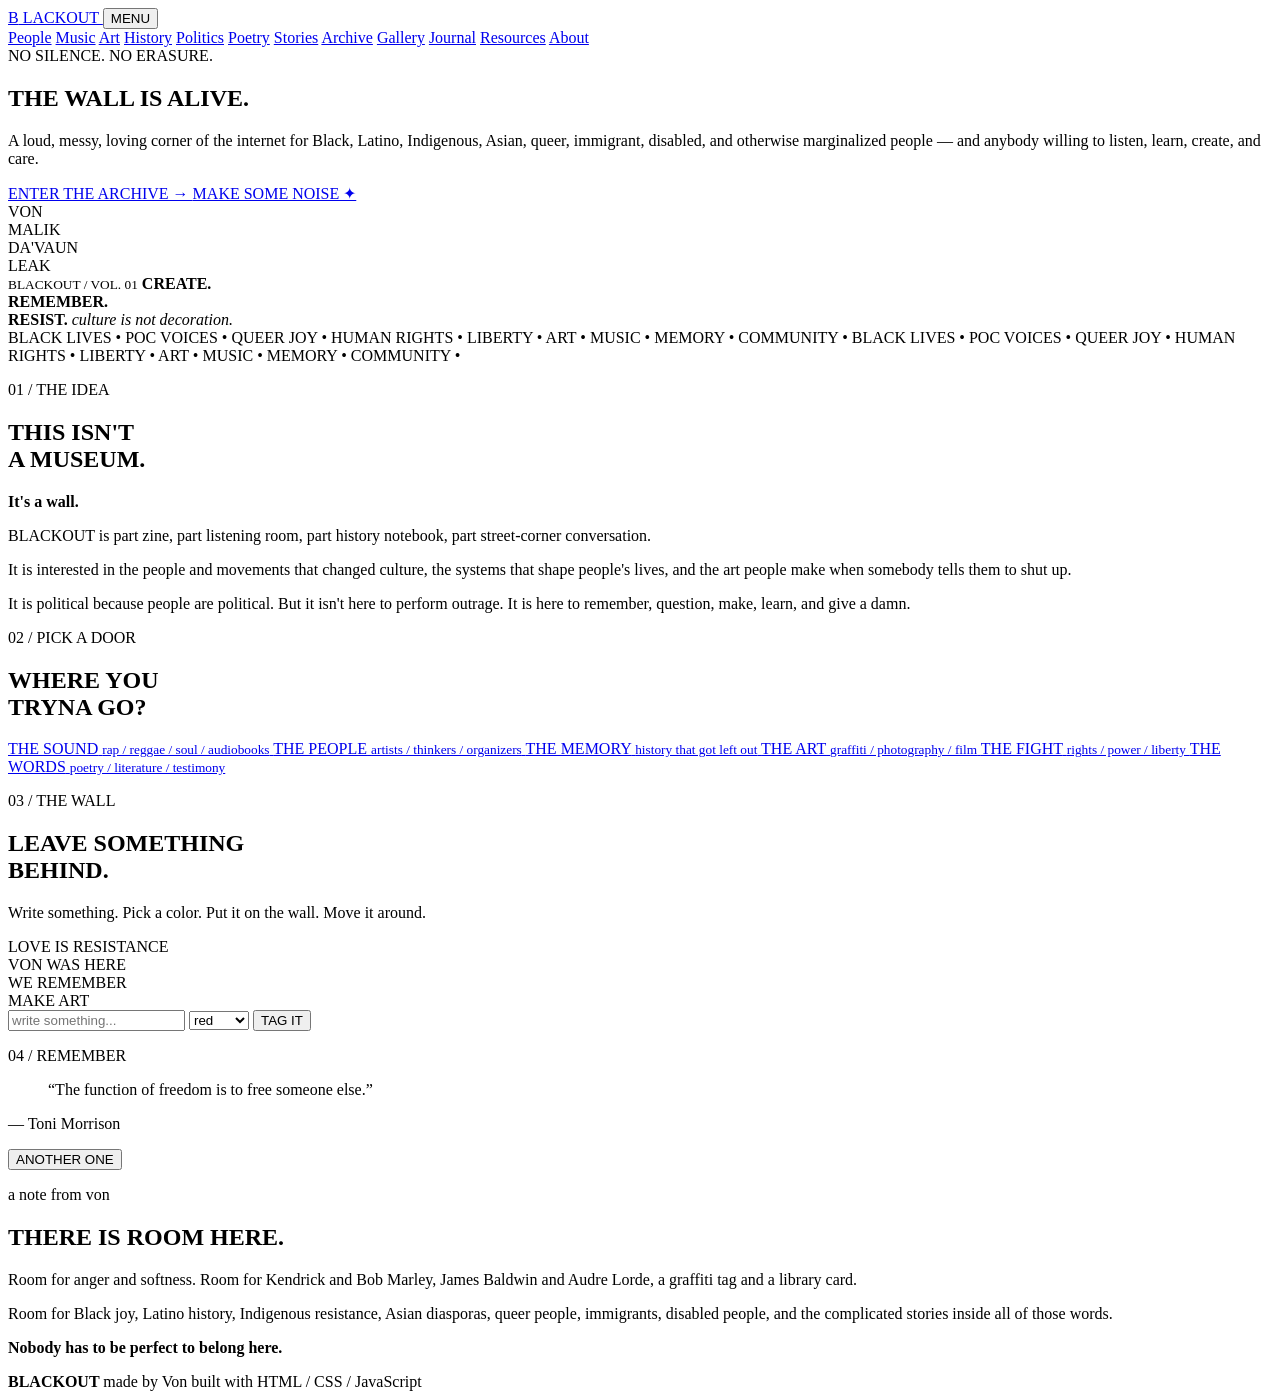
==== index.html @ 05587cec "Add initial HTML structure for BLACKOUT website Initial commit of the index.html file containing the" ====
<!DOCTYPE html>
<html lang="en">
<head>
  <meta charset="UTF-8">
  <meta name="viewport" content="width=device-width, initial-scale=1.0">

  <title>BLACKOUT — The Wall Is Alive</title>

  <meta
    name="description"
    content="BLACKOUT — culture, music, art, history, human rights, literature, and the people who refuse to be erased."
  >

  <link rel="preconnect" href="https://fonts.googleapis.com">
  <link rel="preconnect" href="https://fonts.gstatic.com" crossorigin>

  <link
    href="https://fonts.googleapis.com/css2?family=Bebas+Neue&family=Caveat:wght@500;700&family=IBM+Plex+Mono:wght@400;500;700&family=Libre+Baskerville:wght@400;700&family=Permanent+Marker&display=swap"
    rel="stylesheet"
  >

  <link rel="stylesheet" href="style.css">
</head>

<body>

<div class="grain"></div>

<header class="site-header">

  <a href="index.html" class="brand">
    <span class="brand-box">B</span>
    LACKOUT
  </a>

  <button class="menu-toggle" aria-label="Open navigation">
    MENU
  </button>

  <nav class="main-nav">
    <a href="people.html">People</a>
    <a href="music.html">Music</a>
    <a href="art.html">Art</a>
    <a href="history.html">History</a>
    <a href="politics.html">Politics</a>
    <a href="poetry.html">Poetry</a>
    <a href="stories.html">Stories</a>
    <a href="archive.html">Archive</a>
    <a href="gallery.html">Gallery</a>
    <a href="journal.html">Journal</a>
    <a href="resources.html">Resources</a>
    <a href="about.html">About</a>
  </nav>

</header>


<main>

<section class="hero">

  <div class="hero-text">

    <div class="spray-label">
      NO SILENCE. NO ERASURE.
    </div>

    <h1>
      THE WALL
      <span>IS ALIVE.</span>
    </h1>

    <p>
      A loud, messy, loving corner of the internet for Black,
      Latino, Indigenous, Asian, queer, immigrant, disabled,
      and otherwise marginalized people — and anybody willing
      to listen, learn, create, and care.
    </p>

    <div class="hero-buttons">
      <a href="archive.html" class="button red">
        ENTER THE ARCHIVE →
      </a>

      <a href="gallery.html" class="button cream">
        MAKE SOME NOISE ✦
      </a>
    </div>

  </div>


  <div class="graffiti-wall">

    <div class="tag tag-von">VON</div>
    <div class="tag tag-malik">MALIK</div>
    <div class="tag tag-davaun">DA'VAUN</div>
    <div class="tag tag-leak">LEAK</div>

    <div class="poster">

      <small>BLACKOUT / VOL. 01</small>

      <strong>
        CREATE.<br>
        REMEMBER.<br>
        RESIST.
      </strong>

      <em>
        culture is not decoration.
      </em>

    </div>

  </div>

</section>


<div class="ticker">
  BLACK LIVES • POC VOICES • QUEER JOY • HUMAN RIGHTS • LIBERTY • ART • MUSIC • MEMORY • COMMUNITY •
  BLACK LIVES • POC VOICES • QUEER JOY • HUMAN RIGHTS • LIBERTY • ART • MUSIC • MEMORY • COMMUNITY •
</div>


<section class="intro section">

  <div>
    <p class="section-label">
      01 / THE IDEA
    </p>

    <h2>
      THIS ISN'T<br>
      A MUSEUM.
    </h2>
  </div>

  <div class="intro-copy">

    <p>
      <strong>It's a wall.</strong>
    </p>

    <p>
      BLACKOUT is part zine, part listening room,
      part history notebook, part street-corner conversation.
    </p>

    <p>
      It is interested in the people and movements that
      changed culture, the systems that shape people's lives,
      and the art people make when somebody tells them to
      shut up.
    </p>

    <p>
      It is political because people are political.
      But it isn't here to perform outrage.
      It is here to remember, question, make, learn,
      and give a damn.
    </p>

  </div>

</section>


<section class="section">

  <div class="section-heading">

    <p class="section-label">
      02 / PICK A DOOR
    </p>

    <h2>
      WHERE YOU<br>
      TRYNA GO?
    </h2>

  </div>


  <div class="door-grid">

    <a class="door door-red" href="music.html">
      <span>THE SOUND</span>
      <small>rap / reggae / soul / audiobooks</small>
    </a>

    <a class="door door-yellow" href="people.html">
      <span>THE PEOPLE</span>
      <small>artists / thinkers / organizers</small>
    </a>

    <a class="door door-blue" href="history.html">
      <span>THE MEMORY</span>
      <small>history that got left out</small>
    </a>

    <a class="door door-green" href="art.html">
      <span>THE ART</span>
      <small>graffiti / photography / film</small>
    </a>

    <a class="door door-purple" href="politics.html">
      <span>THE FIGHT</span>
      <small>rights / power / liberty</small>
    </a>

    <a class="door door-orange" href="poetry.html">
      <span>THE WORDS</span>
      <small>poetry / literature / testimony</small>
    </a>

  </div>

</section>


<section class="wall-section">

  <div class="section">

    <p class="section-label yellow">
      03 / THE WALL
    </p>

    <h2>
      LEAVE SOMETHING<br>
      BEHIND.
    </h2>

    <p>
      Write something. Pick a color. Put it on the wall.
      Move it around.
    </p>

    <div class="interactive-wall" id="wall">

      <div class="wall-tag existing-tag one">
        LOVE IS RESISTANCE
      </div>

      <div class="wall-tag existing-tag two">
        VON WAS HERE
      </div>

      <div class="wall-tag existing-tag three">
        WE REMEMBER
      </div>

      <div class="wall-tag existing-tag four">
        MAKE ART
      </div>

    </div>


    <form class="wall-form" id="wallForm">

      <input
        id="wallInput"
        type="text"
        maxlength="50"
        placeholder="write something..."
        required
      >

      <select id="wallColor">
        <option value="red">red</option>
        <option value="yellow">yellow</option>
        <option value="blue">blue</option>
        <option value="green">green</option>
        <option value="pink">pink</option>
        <option value="white">white</option>
      </select>

      <button type="submit" class="button red">
        TAG IT
      </button>

    </form>

  </div>

</section>


<section class="quote-section section">

  <p class="section-label">
    04 / REMEMBER
  </p>

  <blockquote id="quote">
    “The function of freedom is to free someone else.”
  </blockquote>

  <p id="quoteAuthor">
    — Toni Morrison
  </p>

  <button id="quoteButton" class="small-button">
    ANOTHER ONE
  </button>

</section>


<section class="manifesto section">

  <div class="tape"></div>

  <p class="handwriting">
    a note from von
  </p>

  <h2>
    THERE IS ROOM HERE.
  </h2>

  <p>
    Room for anger and softness.
    Room for Kendrick and Bob Marley,
    James Baldwin and Audre Lorde,
    a graffiti tag and a library card.
  </p>

  <p>
    Room for Black joy, Latino history,
    Indigenous resistance, Asian diasporas,
    queer people, immigrants, disabled people,
    and the complicated stories inside all
    of those words.
  </p>

  <p>
    <strong>
      Nobody has to be perfect to belong here.
    </strong>
  </p>

</section>

</main>


<footer class="site-footer">

  <strong>
    BLACKOUT
  </strong>

  <span>
    made by Von
  </span>

  <span>
    built with HTML / CSS / JavaScript
  </span>

</footer>


<script src="script.js"></script>

</body>
</html>
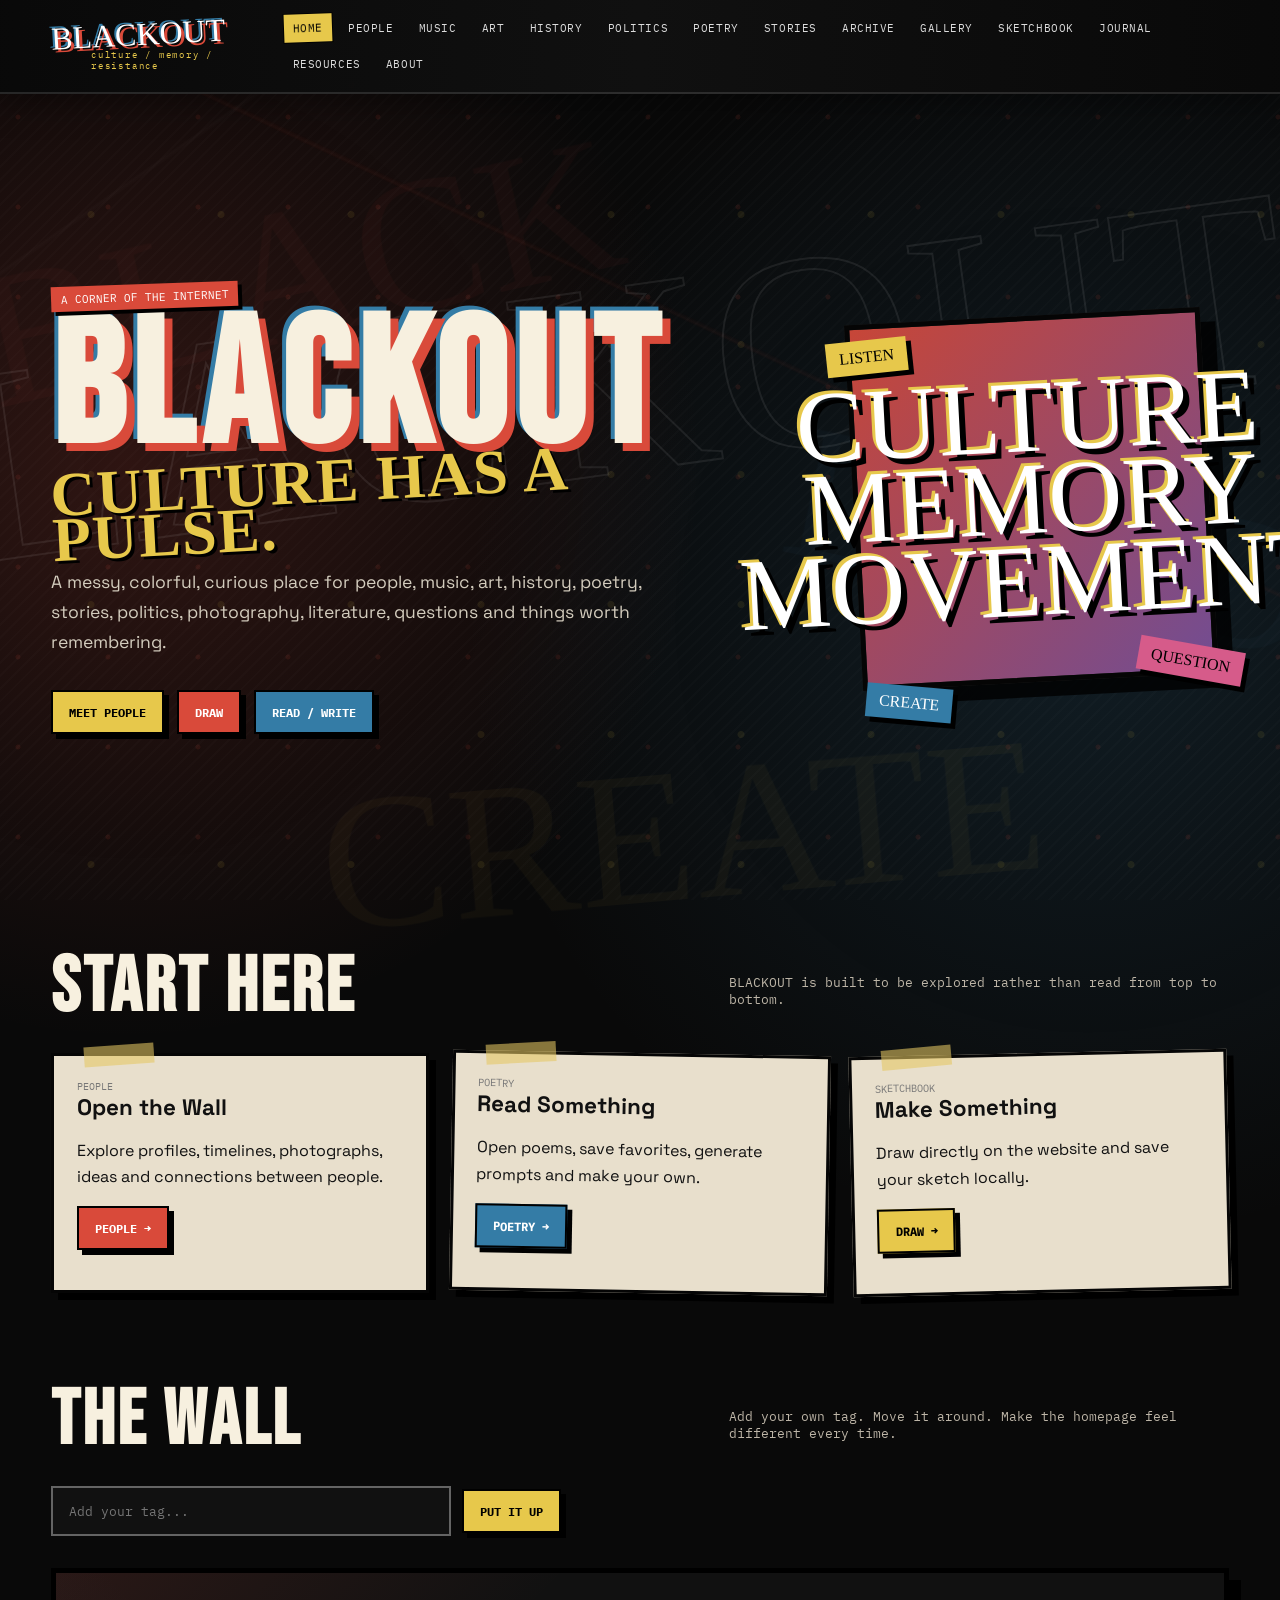
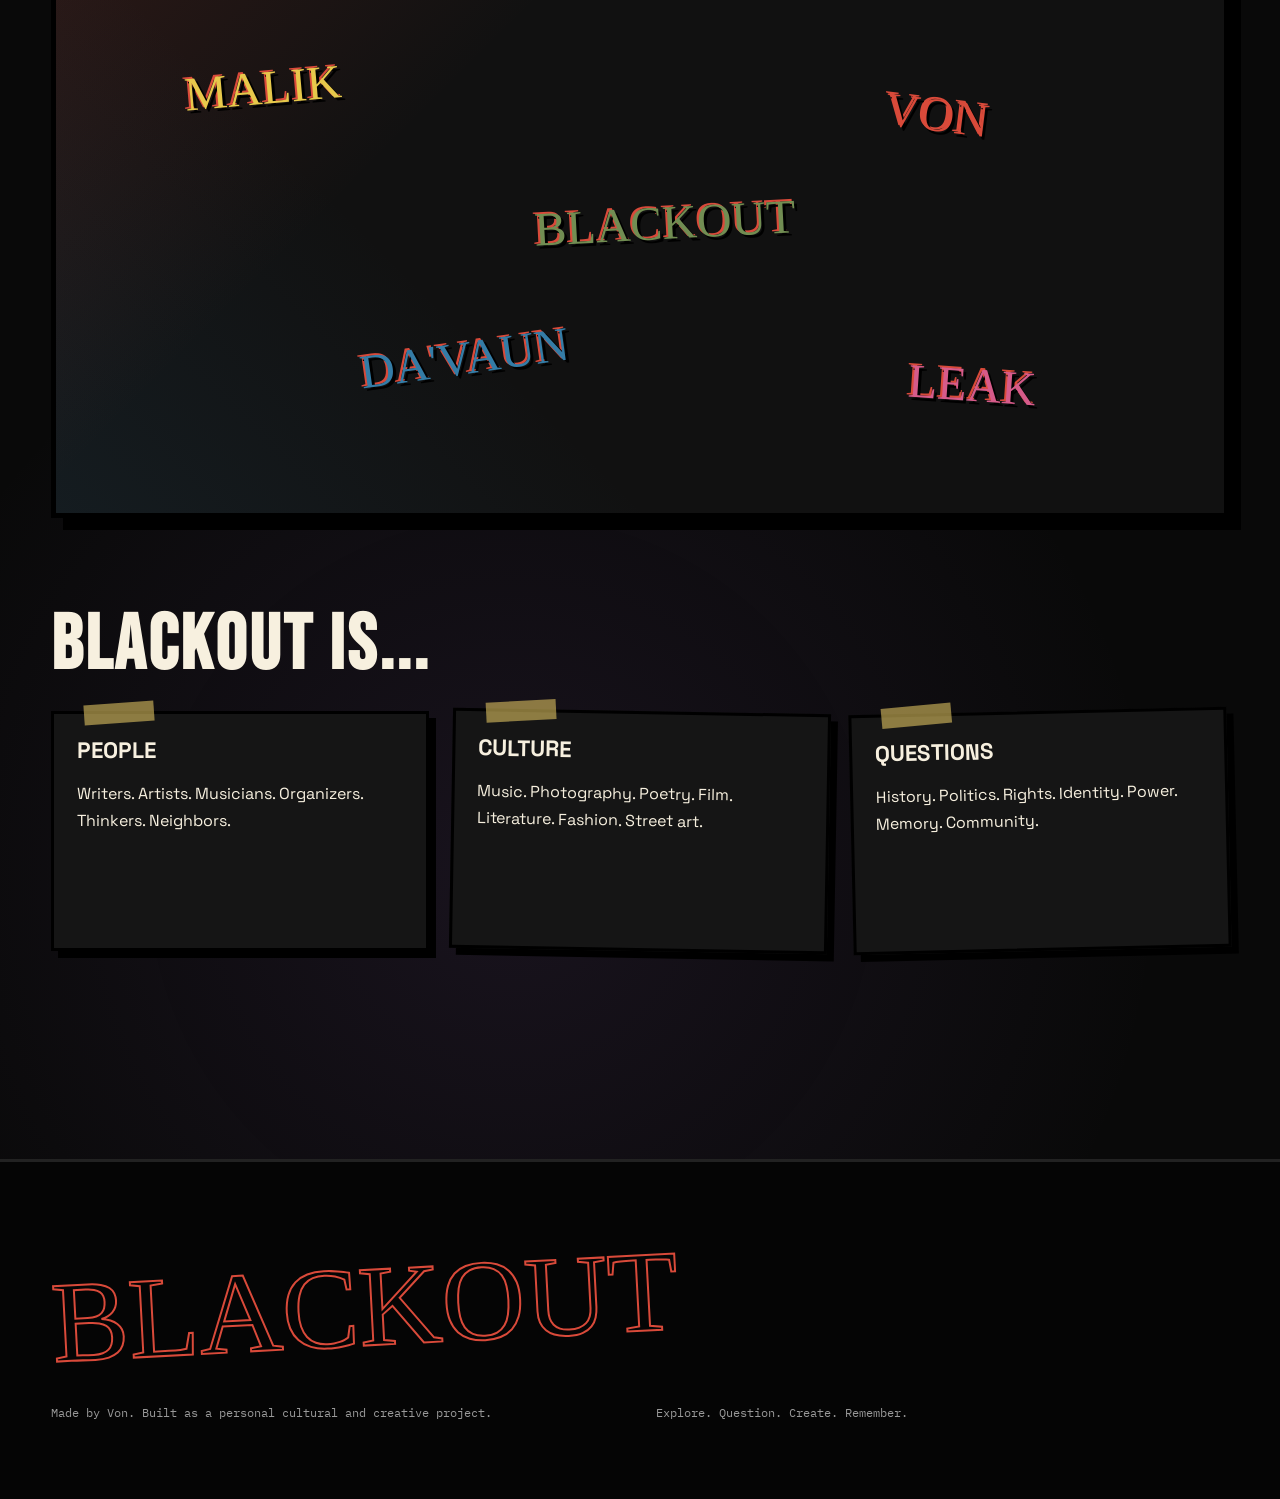
==== commit 55da9a29: "Refactor index.html structure and content" ====
--- a/index.html
+++ b/index.html
@@ -1,369 +1,340 @@
 <!DOCTYPE html>
 <html lang="en">
+
 <head>
-  <meta charset="UTF-8">
-  <meta name="viewport" content="width=device-width, initial-scale=1.0">
-
-  <title>BLACKOUT — The Wall Is Alive</title>
-
-  <meta
-    name="description"
-    content="BLACKOUT — culture, music, art, history, human rights, literature, and the people who refuse to be erased."
-  >
-
-  <link rel="preconnect" href="https://fonts.googleapis.com">
-  <link rel="preconnect" href="https://fonts.gstatic.com" crossorigin>
-
-  <link
-    href="https://fonts.googleapis.com/css2?family=Bebas+Neue&family=Caveat:wght@500;700&family=IBM+Plex+Mono:wght@400;500;700&family=Libre+Baskerville:wght@400;700&family=Permanent+Marker&display=swap"
-    rel="stylesheet"
-  >
-
-  <link rel="stylesheet" href="style.css">
+
+    <meta charset="UTF-8">
+
+    <meta
+        name="viewport"
+        content="width=device-width, initial-scale=1.0">
+
+    <title>BLACKOUT — Culture / Memory / Art</title>
+
+    <link rel="stylesheet" href="style.css">
+
 </head>
 
-<body>
-
-<div class="grain"></div>
+<body data-page="home">
+
+<div class="wall-spray one">BLACK</div>
+<div class="wall-spray two">LOUD</div>
+<div class="wall-spray three">CREATE</div>
 
 <header class="site-header">
 
-  <a href="index.html" class="brand">
-    <span class="brand-box">B</span>
-    LACKOUT
-  </a>
-
-  <button class="menu-toggle" aria-label="Open navigation">
-    MENU
-  </button>
-
-  <nav class="main-nav">
-    <a href="people.html">People</a>
-    <a href="music.html">Music</a>
-    <a href="art.html">Art</a>
-    <a href="history.html">History</a>
-    <a href="politics.html">Politics</a>
-    <a href="poetry.html">Poetry</a>
-    <a href="stories.html">Stories</a>
-    <a href="archive.html">Archive</a>
-    <a href="gallery.html">Gallery</a>
-    <a href="journal.html">Journal</a>
-    <a href="resources.html">Resources</a>
-    <a href="about.html">About</a>
-  </nav>
+    <a href="index.html" class="logo">
+
+        <span class="logo-main">
+            BLACKOUT
+        </span>
+
+        <span class="logo-sub">
+            culture / memory / resistance
+        </span>
+
+    </a>
+
+    <button class="nav-toggle">
+        MENU
+    </button>
+
+    <nav class="main-nav">
+
+        <a href="index.html">Home</a>
+        <a href="people.html">People</a>
+        <a href="music.html">Music</a>
+        <a href="art.html">Art</a>
+        <a href="history.html">History</a>
+        <a href="politics.html">Politics</a>
+        <a href="poetry.html">Poetry</a>
+        <a href="stories.html">Stories</a>
+        <a href="archive.html">Archive</a>
+        <a href="gallery.html">Gallery</a>
+        <a href="sketchbook.html">Sketchbook</a>
+        <a href="journal.html">Journal</a>
+        <a href="resources.html">Resources</a>
+        <a href="about.html">About</a>
+
+    </nav>
 
 </header>
 
-
-<main>
-
-<section class="hero">
-
-  <div class="hero-text">
-
-    <div class="spray-label">
-      NO SILENCE. NO ERASURE.
+<main class="page">
+
+    <section class="hero">
+
+        <div>
+
+            <span class="hero-eyebrow">
+                A CORNER OF THE INTERNET
+            </span>
+
+            <h1>
+                BLACKOUT
+                <span>culture has a pulse.</span>
+            </h1>
+
+            <p class="hero-copy">
+                A messy, colorful, curious place for people,
+                music, art, history, poetry, stories, politics,
+                photography, literature, questions and things
+                worth remembering.
+            </p>
+
+            <div class="hero-buttons">
+
+                <a
+                    href="people.html"
+                    class="btn yellow">
+                    MEET PEOPLE
+                </a>
+
+                <a
+                    href="sketchbook.html"
+                    class="btn red">
+                    DRAW
+                </a>
+
+                <a
+                    href="poetry.html"
+                    class="btn blue">
+                    READ / WRITE
+                </a>
+
+            </div>
+
+        </div>
+
+        <div class="hero-art">
+
+            <div class="poster">
+
+                <div class="poster-text">
+                    CULTURE<br>
+                    MEMORY<br>
+                    MOVEMENT
+                </div>
+
+            </div>
+
+            <span class="sticker a">
+                LISTEN
+            </span>
+
+            <span class="sticker b">
+                QUESTION
+            </span>
+
+            <span class="sticker c">
+                CREATE
+            </span>
+
+        </div>
+
+    </section>
+
+    <section class="section">
+
+        <div class="section-heading">
+
+            <h2>START HERE</h2>
+
+            <p>
+                BLACKOUT is built to be explored rather than
+                read from top to bottom.
+            </p>
+
+        </div>
+
+        <div class="card-grid">
+
+            <article class="card">
+
+                <div class="card-meta">
+                    PEOPLE
+                </div>
+
+                <h3>
+                    Open the Wall
+                </h3>
+
+                <p>
+                    Explore profiles, timelines, photographs,
+                    ideas and connections between people.
+                </p>
+
+                <a
+                    href="people.html"
+                    class="btn red">
+                    PEOPLE →
+                </a>
+
+            </article>
+
+            <article class="card">
+
+                <div class="card-meta">
+                    POETRY
+                </div>
+
+                <h3>
+                    Read Something
+                </h3>
+
+                <p>
+                    Open poems, save favorites, generate prompts
+                    and make your own.
+                </p>
+
+                <a
+                    href="poetry.html"
+                    class="btn blue">
+                    POETRY →
+                </a>
+
+            </article>
+
+            <article class="card">
+
+                <div class="card-meta">
+                    SKETCHBOOK
+                </div>
+
+                <h3>
+                    Make Something
+                </h3>
+
+                <p>
+                    Draw directly on the website and save
+                    your sketch locally.
+                </p>
+
+                <a
+                    href="sketchbook.html"
+                    class="btn yellow">
+                    DRAW →
+                </a>
+
+            </article>
+
+        </div>
+
+    </section>
+
+    <section class="section">
+
+        <div class="section-heading">
+
+            <h2>THE WALL</h2>
+
+            <p>
+                Add your own tag. Move it around. Make the
+                homepage feel different every time.
+            </p>
+
+        </div>
+
+        <div class="toolbar">
+
+            <input
+                id="graffitiInput"
+                class="text-input"
+                style="max-width:400px;"
+                maxlength="25"
+                placeholder="Add your tag..."
+            >
+
+            <button
+                id="addGraffiti"
+                class="btn yellow">
+                PUT IT UP
+            </button>
+
+        </div>
+
+        <div
+            id="graffitiWall"
+            class="graffiti-wall">
+        </div>
+
+    </section>
+
+    <section class="section">
+
+        <div class="section-heading">
+
+            <h2>BLACKOUT IS...</h2>
+
+        </div>
+
+        <div class="card-grid">
+
+            <article class="card dark-card">
+
+                <h3>
+                    PEOPLE
+                </h3>
+
+                <p>
+                    Writers. Artists. Musicians. Organizers.
+                    Thinkers. Neighbors.
+                </p>
+
+            </article>
+
+            <article class="card dark-card">
+
+                <h3>
+                    CULTURE
+                </h3>
+
+                <p>
+                    Music. Photography. Poetry. Film.
+                    Literature. Fashion. Street art.
+                </p>
+
+            </article>
+
+            <article class="card dark-card">
+
+                <h3>
+                    QUESTIONS
+                </h3>
+
+                <p>
+                    History. Politics. Rights. Identity.
+                    Power. Memory. Community.
+                </p>
+
+            </article>
+
+        </div>
+
+    </section>
+
+</main>
+
+<footer class="site-footer">
+
+    <div class="footer-graffiti">
+        BLACKOUT
     </div>
 
-    <h1>
-      THE WALL
-      <span>IS ALIVE.</span>
-    </h1>
-
-    <p>
-      A loud, messy, loving corner of the internet for Black,
-      Latino, Indigenous, Asian, queer, immigrant, disabled,
-      and otherwise marginalized people — and anybody willing
-      to listen, learn, create, and care.
-    </p>
-
-    <div class="hero-buttons">
-      <a href="archive.html" class="button red">
-        ENTER THE ARCHIVE →
-      </a>
-
-      <a href="gallery.html" class="button cream">
-        MAKE SOME NOISE ✦
-      </a>
+    <div class="footer-grid">
+
+        <p>
+            Made by Von.
+            Built as a personal cultural and creative project.
+        </p>
+
+        <p>
+            Explore. Question. Create. Remember.
+        </p>
+
     </div>
 
-  </div>
-
-
-  <div class="graffiti-wall">
-
-    <div class="tag tag-von">VON</div>
-    <div class="tag tag-malik">MALIK</div>
-    <div class="tag tag-davaun">DA'VAUN</div>
-    <div class="tag tag-leak">LEAK</div>
-
-    <div class="poster">
-
-      <small>BLACKOUT / VOL. 01</small>
-
-      <strong>
-        CREATE.<br>
-        REMEMBER.<br>
-        RESIST.
-      </strong>
-
-      <em>
-        culture is not decoration.
-      </em>
-
-    </div>
-
-  </div>
-
-</section>
-
-
-<div class="ticker">
-  BLACK LIVES • POC VOICES • QUEER JOY • HUMAN RIGHTS • LIBERTY • ART • MUSIC • MEMORY • COMMUNITY •
-  BLACK LIVES • POC VOICES • QUEER JOY • HUMAN RIGHTS • LIBERTY • ART • MUSIC • MEMORY • COMMUNITY •
-</div>
-
-
-<section class="intro section">
-
-  <div>
-    <p class="section-label">
-      01 / THE IDEA
-    </p>
-
-    <h2>
-      THIS ISN'T<br>
-      A MUSEUM.
-    </h2>
-  </div>
-
-  <div class="intro-copy">
-
-    <p>
-      <strong>It's a wall.</strong>
-    </p>
-
-    <p>
-      BLACKOUT is part zine, part listening room,
-      part history notebook, part street-corner conversation.
-    </p>
-
-    <p>
-      It is interested in the people and movements that
-      changed culture, the systems that shape people's lives,
-      and the art people make when somebody tells them to
-      shut up.
-    </p>
-
-    <p>
-      It is political because people are political.
-      But it isn't here to perform outrage.
-      It is here to remember, question, make, learn,
-      and give a damn.
-    </p>
-
-  </div>
-
-</section>
-
-
-<section class="section">
-
-  <div class="section-heading">
-
-    <p class="section-label">
-      02 / PICK A DOOR
-    </p>
-
-    <h2>
-      WHERE YOU<br>
-      TRYNA GO?
-    </h2>
-
-  </div>
-
-
-  <div class="door-grid">
-
-    <a class="door door-red" href="music.html">
-      <span>THE SOUND</span>
-      <small>rap / reggae / soul / audiobooks</small>
-    </a>
-
-    <a class="door door-yellow" href="people.html">
-      <span>THE PEOPLE</span>
-      <small>artists / thinkers / organizers</small>
-    </a>
-
-    <a class="door door-blue" href="history.html">
-      <span>THE MEMORY</span>
-      <small>history that got left out</small>
-    </a>
-
-    <a class="door door-green" href="art.html">
-      <span>THE ART</span>
-      <small>graffiti / photography / film</small>
-    </a>
-
-    <a class="door door-purple" href="politics.html">
-      <span>THE FIGHT</span>
-      <small>rights / power / liberty</small>
-    </a>
-
-    <a class="door door-orange" href="poetry.html">
-      <span>THE WORDS</span>
-      <small>poetry / literature / testimony</small>
-    </a>
-
-  </div>
-
-</section>
-
-
-<section class="wall-section">
-
-  <div class="section">
-
-    <p class="section-label yellow">
-      03 / THE WALL
-    </p>
-
-    <h2>
-      LEAVE SOMETHING<br>
-      BEHIND.
-    </h2>
-
-    <p>
-      Write something. Pick a color. Put it on the wall.
-      Move it around.
-    </p>
-
-    <div class="interactive-wall" id="wall">
-
-      <div class="wall-tag existing-tag one">
-        LOVE IS RESISTANCE
-      </div>
-
-      <div class="wall-tag existing-tag two">
-        VON WAS HERE
-      </div>
-
-      <div class="wall-tag existing-tag three">
-        WE REMEMBER
-      </div>
-
-      <div class="wall-tag existing-tag four">
-        MAKE ART
-      </div>
-
-    </div>
-
-
-    <form class="wall-form" id="wallForm">
-
-      <input
-        id="wallInput"
-        type="text"
-        maxlength="50"
-        placeholder="write something..."
-        required
-      >
-
-      <select id="wallColor">
-        <option value="red">red</option>
-        <option value="yellow">yellow</option>
-        <option value="blue">blue</option>
-        <option value="green">green</option>
-        <option value="pink">pink</option>
-        <option value="white">white</option>
-      </select>
-
-      <button type="submit" class="button red">
-        TAG IT
-      </button>
-
-    </form>
-
-  </div>
-
-</section>
-
-
-<section class="quote-section section">
-
-  <p class="section-label">
-    04 / REMEMBER
-  </p>
-
-  <blockquote id="quote">
-    “The function of freedom is to free someone else.”
-  </blockquote>
-
-  <p id="quoteAuthor">
-    — Toni Morrison
-  </p>
-
-  <button id="quoteButton" class="small-button">
-    ANOTHER ONE
-  </button>
-
-</section>
-
-
-<section class="manifesto section">
-
-  <div class="tape"></div>
-
-  <p class="handwriting">
-    a note from von
-  </p>
-
-  <h2>
-    THERE IS ROOM HERE.
-  </h2>
-
-  <p>
-    Room for anger and softness.
-    Room for Kendrick and Bob Marley,
-    James Baldwin and Audre Lorde,
-    a graffiti tag and a library card.
-  </p>
-
-  <p>
-    Room for Black joy, Latino history,
-    Indigenous resistance, Asian diasporas,
-    queer people, immigrants, disabled people,
-    and the complicated stories inside all
-    of those words.
-  </p>
-
-  <p>
-    <strong>
-      Nobody has to be perfect to belong here.
-    </strong>
-  </p>
-
-</section>
-
-</main>
-
-
-<footer class="site-footer">
-
-  <strong>
-    BLACKOUT
-  </strong>
-
-  <span>
-    made by Von
-  </span>
-
-  <span>
-    built with HTML / CSS / JavaScript
-  </span>
-
 </footer>
-
 
 <script src="script.js"></script>
 
--- a/style.css
+++ b/style.css
@@ -0,0 +1,1193 @@
+/* =========================================================
+   BLACKOUT — STREET WALL / ZINE / GRAFFITI SYSTEM
+   ========================================================= */
+
+@import url('https://fonts.googleapis.com/css2?family=Bebas+Neue&family=Caveat:wght@400;600;700&family=IBM+Plex+Mono:wght@400;500;600&family=Permanent+Marker&family=Space+Grotesk:wght@400;500;600;700&display=swap');
+
+:root {
+    --black: #090909;
+    --black-2: #111111;
+    --ink: #181818;
+    --paper: #e8dfcc;
+    --paper-2: #f1eadc;
+    --cream: #f7f0df;
+
+    --red: #d94a3a;
+    --orange: #e77b2f;
+    --yellow: #e7c84b;
+    --green: #718d52;
+    --blue: #347ca6;
+    --pink: #d65b8a;
+    --purple: #8054a6;
+
+    --muted: #a99f8d;
+
+    --shadow: 0 18px 40px rgba(0,0,0,.45);
+    --hard-shadow: 7px 7px 0 #000;
+
+    --display: "Bebas Neue", Impact, sans-serif;
+    --marker: "Permanent Marker", "Comic Sans MS", cursive;
+    --hand: "Caveat", cursive;
+    --mono: "IBM Plex Mono", monospace;
+    --body: "Space Grotesk", Arial, sans-serif;
+}
+
+/* =========================================================
+   RESET
+   ========================================================= */
+
+* {
+    box-sizing: border-box;
+}
+
+html {
+    scroll-behavior: smooth;
+}
+
+body {
+    margin: 0;
+    min-height: 100vh;
+    color: var(--cream);
+    background:
+        radial-gradient(circle at 10% 15%, rgba(217,74,58,.18), transparent 20%),
+        radial-gradient(circle at 85% 20%, rgba(52,124,166,.17), transparent 23%),
+        radial-gradient(circle at 40% 80%, rgba(128,84,166,.13), transparent 25%),
+        #090909;
+    font-family: var(--body);
+    overflow-x: hidden;
+}
+
+/* =========================================================
+   GRAFFITI BACKGROUND
+   ========================================================= */
+
+body::before {
+    content: "";
+    position: fixed;
+    inset: 0;
+    z-index: -5;
+    pointer-events: none;
+
+    background:
+        repeating-linear-gradient(
+            135deg,
+            rgba(255,255,255,.018) 0,
+            rgba(255,255,255,.018) 2px,
+            transparent 2px,
+            transparent 9px
+        ),
+        radial-gradient(
+            circle at 20% 30%,
+            rgba(217,74,58,.12) 0 2px,
+            transparent 3px
+        ),
+        radial-gradient(
+            circle at 70% 65%,
+            rgba(231,200,75,.10) 0 3px,
+            transparent 4px
+        );
+    background-size: auto, 90px 90px, 130px 130px;
+    opacity: .9;
+}
+
+body::after {
+    content: "";
+    position: fixed;
+    inset: 0;
+    z-index: -4;
+    pointer-events: none;
+
+    background:
+        linear-gradient(
+            145deg,
+            transparent 0 15%,
+            rgba(255,255,255,.03) 15.2%,
+            transparent 15.5% 100%
+        ),
+        linear-gradient(
+            25deg,
+            transparent 0 60%,
+            rgba(217,74,58,.07) 60.2%,
+            transparent 60.5%
+        );
+    opacity: .8;
+}
+
+/* Decorative graffiti strokes */
+.wall-spray {
+    position: fixed;
+    z-index: -3;
+    pointer-events: none;
+    font-family: var(--marker);
+    font-size: clamp(5rem, 15vw, 15rem);
+    opacity: .035;
+    transform: rotate(-13deg);
+    user-select: none;
+}
+
+.wall-spray.one {
+    left: -2vw;
+    top: 18vh;
+    color: var(--red);
+}
+
+.wall-spray.two {
+    right: -3vw;
+    top: 48vh;
+    color: var(--blue);
+    transform: rotate(12deg);
+}
+
+.wall-spray.three {
+    left: 25vw;
+    bottom: -5vh;
+    color: var(--yellow);
+    transform: rotate(-5deg);
+}
+
+/* =========================================================
+   TYPOGRAPHY
+   ========================================================= */
+
+h1,
+h2,
+h3,
+h4 {
+    margin-top: 0;
+}
+
+h1,
+h2 {
+    font-family: var(--display);
+    letter-spacing: .04em;
+    text-transform: uppercase;
+}
+
+h3,
+h4 {
+    font-family: var(--body);
+}
+
+a {
+    color: inherit;
+}
+
+::selection {
+    background: var(--yellow);
+    color: #000;
+}
+
+/* =========================================================
+   HEADER
+   ========================================================= */
+
+.site-header {
+    position: sticky;
+    top: 0;
+    z-index: 1000;
+
+    display: flex;
+    align-items: center;
+    justify-content: space-between;
+    gap: 1rem;
+
+    padding: .8rem 4vw;
+
+    background:
+        linear-gradient(
+            90deg,
+            rgba(9,9,9,.98),
+            rgba(17,17,17,.94),
+            rgba(9,9,9,.98)
+        );
+
+    border-bottom: 2px solid rgba(255,255,255,.12);
+    box-shadow: 0 10px 30px rgba(0,0,0,.35);
+    backdrop-filter: blur(12px);
+}
+
+.logo {
+    text-decoration: none;
+    position: relative;
+    display: inline-block;
+}
+
+.logo-main {
+    display: block;
+    color: #fff;
+    font-family: var(--marker);
+    font-size: 2rem;
+    line-height: .8;
+    transform: rotate(-3deg);
+    text-shadow:
+        3px 3px 0 var(--red),
+        -2px -2px 0 var(--blue);
+}
+
+.logo-sub {
+    display: block;
+    margin-left: 2.5rem;
+    margin-top: .2rem;
+    font-family: var(--mono);
+    font-size: .55rem;
+    letter-spacing: .2em;
+    color: var(--yellow);
+}
+
+.nav-toggle {
+    display: none;
+    border: 2px solid white;
+    background: transparent;
+    color: white;
+    padding: .5rem;
+    cursor: pointer;
+}
+
+.main-nav {
+    display: flex;
+    align-items: center;
+    flex-wrap: wrap;
+    gap: .35rem;
+}
+
+.main-nav a {
+    padding: .45rem .55rem;
+    text-decoration: none;
+    font-family: var(--mono);
+    font-size: .7rem;
+    text-transform: uppercase;
+    letter-spacing: .05em;
+    color: #ddd;
+    border: 1px solid transparent;
+    transition: .2s ease;
+}
+
+.main-nav a:hover,
+.main-nav a.active {
+    color: #000;
+    background: var(--yellow);
+    border-color: #000;
+    transform: rotate(-2deg);
+}
+
+/* =========================================================
+   PAGE STRUCTURE
+   ========================================================= */
+
+.page {
+    width: min(1400px, 92vw);
+    margin: 0 auto;
+    padding: 4rem 0 7rem;
+}
+
+.section {
+    margin: 6rem 0;
+}
+
+.section-heading {
+    display: flex;
+    align-items: end;
+    justify-content: space-between;
+    gap: 2rem;
+    margin-bottom: 2rem;
+}
+
+.section-heading h2 {
+    font-size: clamp(2.7rem, 6vw, 5.5rem);
+    line-height: .85;
+    margin: 0;
+}
+
+.section-heading p {
+    max-width: 500px;
+    color: #bdb5a7;
+    font-family: var(--mono);
+    font-size: .8rem;
+}
+
+/* =========================================================
+   HERO
+   ========================================================= */
+
+.hero {
+    min-height: 78vh;
+    display: grid;
+    grid-template-columns: 1.3fr .7fr;
+    align-items: center;
+    gap: 3rem;
+    position: relative;
+}
+
+.hero::before {
+    content: "BLACKOUT";
+    position: absolute;
+    z-index: -1;
+    right: -5vw;
+    top: 10%;
+    font-family: var(--marker);
+    font-size: clamp(8rem, 22vw, 23rem);
+    color: transparent;
+    -webkit-text-stroke: 2px rgba(255,255,255,.08);
+    transform: rotate(-8deg);
+    pointer-events: none;
+}
+
+.hero-eyebrow {
+    display: inline-block;
+    margin-bottom: 1rem;
+    padding: .35rem .6rem;
+    background: var(--red);
+    color: #fff;
+    font-family: var(--mono);
+    font-size: .7rem;
+    text-transform: uppercase;
+    transform: rotate(-2deg);
+    box-shadow: 4px 4px 0 #000;
+}
+
+.hero h1 {
+    margin-bottom: 1.5rem;
+    font-size: clamp(5rem, 14vw, 13rem);
+    line-height: .72;
+    text-shadow:
+        8px 8px 0 var(--red),
+        -4px -4px 0 var(--blue);
+}
+
+.hero h1 span {
+    display: block;
+    font-family: var(--marker);
+    font-size: .35em;
+    letter-spacing: .02em;
+    color: var(--yellow);
+    text-shadow: 3px 3px 0 #000;
+    transform: rotate(-3deg);
+}
+
+.hero-copy {
+    max-width: 650px;
+    color: #d3ccbd;
+    font-size: 1.1rem;
+    line-height: 1.7;
+}
+
+.hero-buttons {
+    display: flex;
+    flex-wrap: wrap;
+    gap: .8rem;
+    margin-top: 2rem;
+}
+
+.hero-art {
+    position: relative;
+    min-height: 430px;
+    transform: rotate(2deg);
+}
+
+.hero-art .poster {
+    position: absolute;
+    inset: 5% 5% 10% 5%;
+    padding: 2rem;
+    display: flex;
+    align-items: center;
+    justify-content: center;
+    text-align: center;
+
+    background:
+        linear-gradient(135deg, rgba(217,74,58,.9), rgba(128,84,166,.85)),
+        #222;
+
+    border: 5px solid #050505;
+    box-shadow: 15px 15px 0 rgba(0,0,0,.8);
+    transform: rotate(-5deg);
+}
+
+.poster-text {
+    font-family: var(--marker);
+    font-size: clamp(3rem, 8vw, 7rem);
+    line-height: .8;
+    color: #fff;
+    text-shadow:
+        6px 6px 0 #000,
+        -3px -3px 0 var(--yellow);
+}
+
+.sticker {
+    position: absolute;
+    z-index: 3;
+    padding: .5rem .8rem;
+    color: #000;
+    background: var(--yellow);
+    font-family: var(--marker);
+    box-shadow: 5px 5px 0 #000;
+    transform: rotate(-8deg);
+}
+
+.sticker.a {
+    left: -3%;
+    top: 12%;
+}
+
+.sticker.b {
+    right: -5%;
+    bottom: 12%;
+    background: var(--pink);
+    transform: rotate(8deg);
+}
+
+.sticker.c {
+    left: 10%;
+    bottom: 0;
+    background: var(--blue);
+    color: white;
+    transform: rotate(3deg);
+}
+
+/* =========================================================
+   BUTTONS
+   ========================================================= */
+
+.btn {
+    display: inline-flex;
+    align-items: center;
+    justify-content: center;
+    gap: .5rem;
+
+    min-height: 44px;
+    padding: .65rem 1rem;
+
+    border: 2px solid #000;
+    background: var(--cream);
+    color: #000;
+
+    text-decoration: none;
+    font-family: var(--mono);
+    font-size: .75rem;
+    font-weight: 700;
+    text-transform: uppercase;
+
+    cursor: pointer;
+    box-shadow: 5px 5px 0 #000;
+    transition: .18s ease;
+}
+
+.btn:hover {
+    transform: translate(3px, 3px) rotate(-1deg);
+    box-shadow: 2px 2px 0 #000;
+}
+
+.btn.dark {
+    background: #111;
+    color: white;
+    border-color: white;
+}
+
+.btn.red {
+    background: var(--red);
+    color: white;
+}
+
+.btn.yellow {
+    background: var(--yellow);
+}
+
+.btn.blue {
+    background: var(--blue);
+    color: white;
+}
+
+.btn.green {
+    background: var(--green);
+    color: white;
+}
+
+/* =========================================================
+   CARDS
+   ========================================================= */
+
+.card-grid {
+    display: grid;
+    grid-template-columns: repeat(3, 1fr);
+    gap: 1.4rem;
+}
+
+.card {
+    position: relative;
+    padding: 1.4rem;
+    min-height: 240px;
+
+    color: #111;
+    background: var(--paper);
+
+    border: 3px solid #050505;
+    box-shadow: var(--hard-shadow);
+
+    transform: rotate(var(--tilt, 0deg));
+    transition: .25s ease;
+}
+
+.card:nth-child(2n) {
+    --tilt: 1deg;
+}
+
+.card:nth-child(3n) {
+    --tilt: -1.3deg;
+}
+
+.card:hover {
+    transform:
+        translateY(-9px)
+        rotate(0deg)
+        scale(1.015);
+    box-shadow: 10px 14px 0 #000;
+}
+
+.card::before {
+    content: "";
+    position: absolute;
+    width: 70px;
+    height: 20px;
+    top: -11px;
+    left: 30px;
+    background: rgba(230, 200, 100, .72);
+    transform: rotate(-4deg);
+    opacity: .8;
+}
+
+.card.dark-card {
+    color: var(--cream);
+    background: #151515;
+    border-color: #000;
+}
+
+.card h3 {
+    margin-bottom: .6rem;
+    font-size: 1.4rem;
+}
+
+.card p {
+    line-height: 1.65;
+}
+
+.card-meta {
+    font-family: var(--mono);
+    font-size: .65rem;
+    text-transform: uppercase;
+    color: #777;
+}
+
+.dark-card .card-meta {
+    color: #aaa;
+}
+
+/* =========================================================
+   PEOPLE
+   ========================================================= */
+
+.people-grid {
+    display: grid;
+    grid-template-columns: repeat(4, 1fr);
+    gap: 1.4rem;
+}
+
+.person-card {
+    position: relative;
+    overflow: hidden;
+    min-height: 370px;
+    cursor: pointer;
+    border: 4px solid #050505;
+    background: #151515;
+    box-shadow: 9px 9px 0 #000;
+    transition: .25s ease;
+}
+
+.person-card:hover {
+    transform: translateY(-10px) rotate(-1deg);
+}
+
+.person-image {
+    height: 240px;
+    display: flex;
+    align-items: center;
+    justify-content: center;
+    overflow: hidden;
+    background:
+        radial-gradient(circle at 50% 40%, rgba(255,255,255,.2), transparent 28%),
+        linear-gradient(135deg, #2b2b2b, #111);
+}
+
+.person-image img {
+    width: 100%;
+    height: 100%;
+    object-fit: cover;
+}
+
+.person-initial {
+    font-family: var(--marker);
+    font-size: 7rem;
+    color: var(--yellow);
+    text-shadow:
+        5px 5px 0 var(--red),
+        -4px -4px 0 var(--blue);
+}
+
+.person-info {
+    padding: 1rem;
+}
+
+.person-info h3 {
+    margin: 0 0 .25rem;
+    color: white;
+    font-family: var(--display);
+    font-size: 2rem;
+}
+
+.person-info p {
+    margin: 0;
+    color: #aaa;
+    font-family: var(--mono);
+    font-size: .7rem;
+    text-transform: uppercase;
+}
+
+.click-label {
+    position: absolute;
+    right: .7rem;
+    bottom: .7rem;
+    padding: .3rem .45rem;
+    background: var(--red);
+    color: #fff;
+    font-family: var(--mono);
+    font-size: .55rem;
+}
+
+/* =========================================================
+   TIMELINE
+   ========================================================= */
+
+.timeline {
+    position: relative;
+    margin: 3rem 0;
+    padding-left: 2rem;
+    border-left: 4px dashed var(--yellow);
+}
+
+.timeline-item {
+    position: relative;
+    margin: 0 0 2rem;
+    padding: 1.3rem;
+
+    background: #171717;
+    border: 2px solid rgba(255,255,255,.2);
+    box-shadow: 7px 7px 0 #000;
+}
+
+.timeline-item::before {
+    content: "";
+    position: absolute;
+    left: -2.65rem;
+    top: 1.2rem;
+    width: 15px;
+    height: 15px;
+    border: 3px solid #000;
+    background: var(--red);
+    border-radius: 50%;
+}
+
+.timeline-year {
+    color: var(--yellow);
+    font-family: var(--display);
+    font-size: 2rem;
+}
+
+/* =========================================================
+   POETRY
+   ========================================================= */
+
+.poetry-wall {
+    columns: 3 260px;
+    column-gap: 1.3rem;
+}
+
+.poem-card {
+    display: inline-block;
+    width: 100%;
+    margin: 0 0 1.3rem;
+    padding: 1.5rem;
+
+    color: #111;
+    background: var(--paper-2);
+
+    border: 3px solid #000;
+    box-shadow: 7px 7px 0 #000;
+
+    cursor: pointer;
+    transition: .2s;
+}
+
+.poem-card:hover {
+    transform: rotate(1deg) translateY(-5px);
+}
+
+.poem-card:nth-child(2n) {
+    background: #d9d1b9;
+}
+
+.poem-card:nth-child(3n) {
+    background: #dfc1b4;
+}
+
+.poem-title {
+    font-family: var(--marker);
+    font-size: 1.6rem;
+}
+
+.poem-preview {
+    font-family: var(--hand);
+    font-size: 1.35rem;
+    line-height: 1.2;
+    white-space: pre-line;
+}
+
+.poem-tools {
+    display: flex;
+    flex-wrap: wrap;
+    gap: .5rem;
+    margin: 1.5rem 0;
+}
+
+/* =========================================================
+   FILTERS / SEARCH
+   ========================================================= */
+
+.toolbar {
+    display: flex;
+    flex-wrap: wrap;
+    gap: .7rem;
+    align-items: center;
+    margin: 2rem 0;
+}
+
+.search-box,
+.select-box,
+.text-input,
+.text-area {
+    width: 100%;
+    padding: .85rem 1rem;
+
+    color: #fff;
+    background: #111;
+
+    border: 2px solid rgba(255,255,255,.35);
+    outline: none;
+
+    font-family: var(--mono);
+}
+
+.search-box {
+    max-width: 430px;
+}
+
+.search-box:focus,
+.select-box:focus,
+.text-input:focus,
+.text-area:focus {
+    border-color: var(--yellow);
+}
+
+/* =========================================================
+   MODALS
+   ========================================================= */
+
+.modal {
+    position: fixed;
+    inset: 0;
+    z-index: 5000;
+
+    display: none;
+    align-items: center;
+    justify-content: center;
+
+    padding: 1rem;
+
+    background: rgba(0,0,0,.84);
+    backdrop-filter: blur(9px);
+}
+
+.modal.open {
+    display: flex;
+}
+
+.modal-content {
+    position: relative;
+
+    width: min(1000px, 95vw);
+    max-height: 90vh;
+    overflow-y: auto;
+
+    padding: 2rem;
+
+    color: #111;
+    background: var(--paper);
+
+    border: 4px solid #000;
+    box-shadow: 15px 15px 0 rgba(0,0,0,.8);
+
+    animation: modalIn .25s ease;
+}
+
+@keyframes modalIn {
+    from {
+        opacity: 0;
+        transform: translateY(30px) rotate(-2deg);
+    }
+    to {
+        opacity: 1;
+        transform: translateY(0) rotate(0);
+    }
+}
+
+.modal-close {
+    position: absolute;
+    right: 1rem;
+    top: 1rem;
+
+    width: 40px;
+    height: 40px;
+
+    border: 3px solid #000;
+    background: var(--red);
+    color: #fff;
+
+    font-family: var(--marker);
+    font-size: 1.2rem;
+
+    cursor: pointer;
+}
+
+.modal-layout {
+    display: grid;
+    grid-template-columns: .8fr 1.2fr;
+    gap: 2rem;
+}
+
+.modal-image {
+    min-height: 350px;
+    background: #111;
+    border: 3px solid #000;
+}
+
+.modal-image img {
+    width: 100%;
+    height: 100%;
+    min-height: 350px;
+    object-fit: cover;
+}
+
+.modal h2 {
+    font-size: clamp(3rem, 7vw, 6rem);
+    margin-bottom: .5rem;
+}
+
+.modal-label {
+    font-family: var(--mono);
+    font-size: .7rem;
+    text-transform: uppercase;
+    color: #777;
+}
+
+/* =========================================================
+   SKETCHBOOK
+   ========================================================= */
+
+.sketchbook-shell {
+    background: #121212;
+    border: 4px solid #000;
+    box-shadow: 12px 12px 0 #000;
+    padding: 1rem;
+}
+
+.sketch-toolbar {
+    display: flex;
+    flex-wrap: wrap;
+    align-items: center;
+    gap: .6rem;
+    padding: .8rem;
+    background: #1c1c1c;
+    border-bottom: 3px solid #000;
+}
+
+.tool-group {
+    display: flex;
+    align-items: center;
+    gap: .35rem;
+    padding-right: .7rem;
+    margin-right: .2rem;
+    border-right: 1px solid #444;
+}
+
+.color-btn {
+    width: 30px;
+    height: 30px;
+    border: 2px solid #fff;
+    cursor: pointer;
+}
+
+.color-btn.active {
+    outline: 3px solid var(--yellow);
+    outline-offset: 2px;
+}
+
+#sketchCanvas {
+    display: block;
+    width: 100%;
+    height: min(65vh, 650px);
+    background:
+        radial-gradient(circle at 15% 20%, rgba(217,74,58,.15), transparent 18%),
+        radial-gradient(circle at 80% 70%, rgba(52,124,166,.15), transparent 20%),
+        #ebe2cf;
+    cursor: crosshair;
+    touch-action: none;
+}
+
+/* =========================================================
+   GRAFFITI WALL
+   ========================================================= */
+
+.graffiti-wall {
+    position: relative;
+    min-height: 550px;
+    overflow: hidden;
+
+    background:
+        linear-gradient(
+            135deg,
+            rgba(217,74,58,.12),
+            transparent 30%
+        ),
+        linear-gradient(
+            45deg,
+            rgba(52,124,166,.1),
+            transparent 35%
+        ),
+        #111;
+
+    border: 5px solid #000;
+    box-shadow: 12px 12px 0 #000;
+}
+
+.graffiti-tag {
+    position: absolute;
+    padding: .4rem .7rem;
+
+    font-family: var(--marker);
+    font-size: clamp(1.5rem, 4vw, 3rem);
+    color: var(--yellow);
+
+    text-shadow:
+        3px 3px 0 #000,
+        -2px -2px 0 var(--red);
+
+    cursor: grab;
+    user-select: none;
+}
+
+.graffiti-tag:active {
+    cursor: grabbing;
+}
+
+/* =========================================================
+   FORMS
+   ========================================================= */
+
+.form-grid {
+    display: grid;
+    grid-template-columns: repeat(2, 1fr);
+    gap: 1rem;
+}
+
+.form-group {
+    margin-bottom: 1rem;
+}
+
+.form-group.full {
+    grid-column: 1 / -1;
+}
+
+.form-group label {
+    display: block;
+    margin-bottom: .35rem;
+    font-family: var(--mono);
+    font-size: .7rem;
+    text-transform: uppercase;
+    color: #aaa;
+}
+
+.text-area {
+    min-height: 180px;
+    resize: vertical;
+}
+
+/* =========================================================
+   FOOTER
+   ========================================================= */
+
+.site-footer {
+    position: relative;
+    padding: 4rem 4vw;
+    background: #050505;
+    border-top: 3px solid #222;
+}
+
+.footer-graffiti {
+    font-family: var(--marker);
+    font-size: clamp(3rem, 9vw, 8rem);
+    color: transparent;
+    -webkit-text-stroke: 2px var(--red);
+    transform: rotate(-3deg);
+}
+
+.footer-grid {
+    display: grid;
+    grid-template-columns: 1fr 1fr;
+    gap: 2rem;
+    margin-top: 2rem;
+}
+
+.footer-grid p {
+    color: #999;
+    font-family: var(--mono);
+    font-size: .75rem;
+    line-height: 1.7;
+}
+
+/* =========================================================
+   UTILITY
+   ========================================================= */
+
+.hidden {
+    display: none !important;
+}
+
+.muted {
+    color: #999;
+}
+
+.hand {
+    font-family: var(--hand);
+}
+
+.marker {
+    font-family: var(--marker);
+}
+
+.mono {
+    font-family: var(--mono);
+}
+
+.big-number {
+    font-family: var(--display);
+    font-size: 5rem;
+}
+
+.center {
+    text-align: center;
+}
+
+.notice {
+    padding: 1rem;
+    margin: 1rem 0;
+    border-left: 5px solid var(--yellow);
+    background: rgba(231,200,75,.1);
+    font-family: var(--mono);
+    font-size: .75rem;
+}
+
+/* =========================================================
+   RESPONSIVE
+   ========================================================= */
+
+@media (max-width: 1050px) {
+    .people-grid {
+        grid-template-columns: repeat(3, 1fr);
+    }
+
+    .card-grid {
+        grid-template-columns: repeat(2, 1fr);
+    }
+
+    .hero {
+        grid-template-columns: 1fr;
+    }
+
+    .hero-art {
+        min-height: 330px;
+    }
+}
+
+@media (max-width: 760px) {
+    .site-header {
+        flex-wrap: wrap;
+    }
+
+    .nav-toggle {
+        display: block;
+    }
+
+    .main-nav {
+        display: none;
+        width: 100%;
+        flex-direction: column;
+        align-items: stretch;
+    }
+
+    .main-nav.open {
+        display: flex;
+    }
+
+    .main-nav a {
+        text-align: center;
+    }
+
+    .page {
+        width: 94vw;
+        padding-top: 2rem;
+    }
+
+    .people-grid,
+    .card-grid,
+    .form-grid,
+    .modal-layout {
+        grid-template-columns: 1fr;
+    }
+
+    .hero h1 {
+        font-size: 6rem;
+    }
+
+    .section {
+        margin: 4rem 0;
+    }
+
+    .footer-grid {
+        grid-template-columns: 1fr;
+    }
+
+    .modal-content {
+        padding: 1.2rem;
+    }
+}
+
+@media (max-width: 480px) {
+    .hero h1 {
+        font-size: 4.5rem;
+    }
+
+    .hero-art {
+        min-height: 280px;
+    }
+
+    .person-image {
+        height: 220px;
+    }
+}
